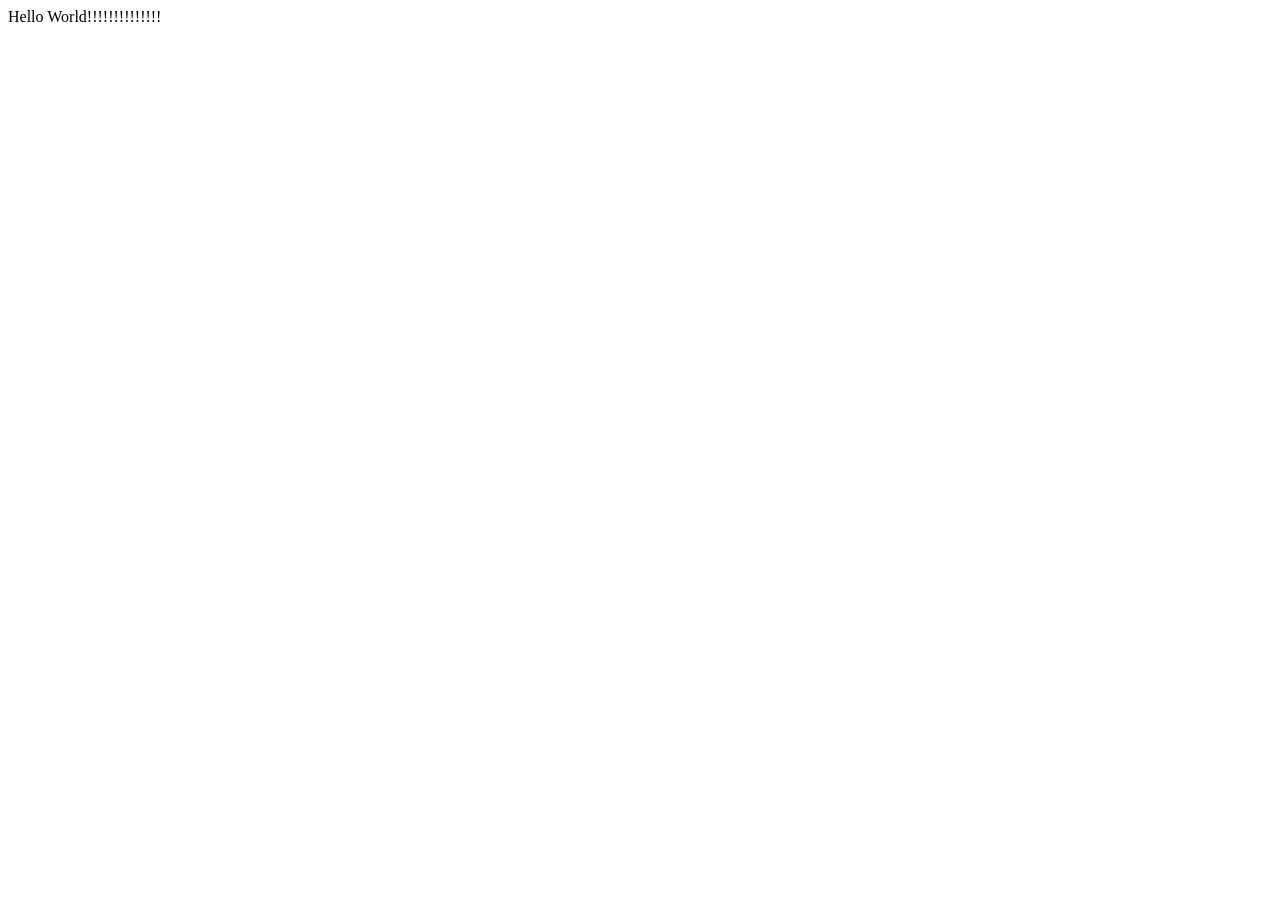
==== web/templates/index.html @ 94b5005b "Added file tree" ====
<!DOCTYPE html>
<html lang="en"></html>

<head>
    <meta charset="UTF-8">
    <meta http-equiv="X-UA-Compatible" content="IE=edge">
    <meta name="viewport" content="width=device-width, initial-scale=1.0">
    <title>Login Page</title>
</head>
<body>
    Hello World!!!!!!!!!!!!!!
</body>
</html>
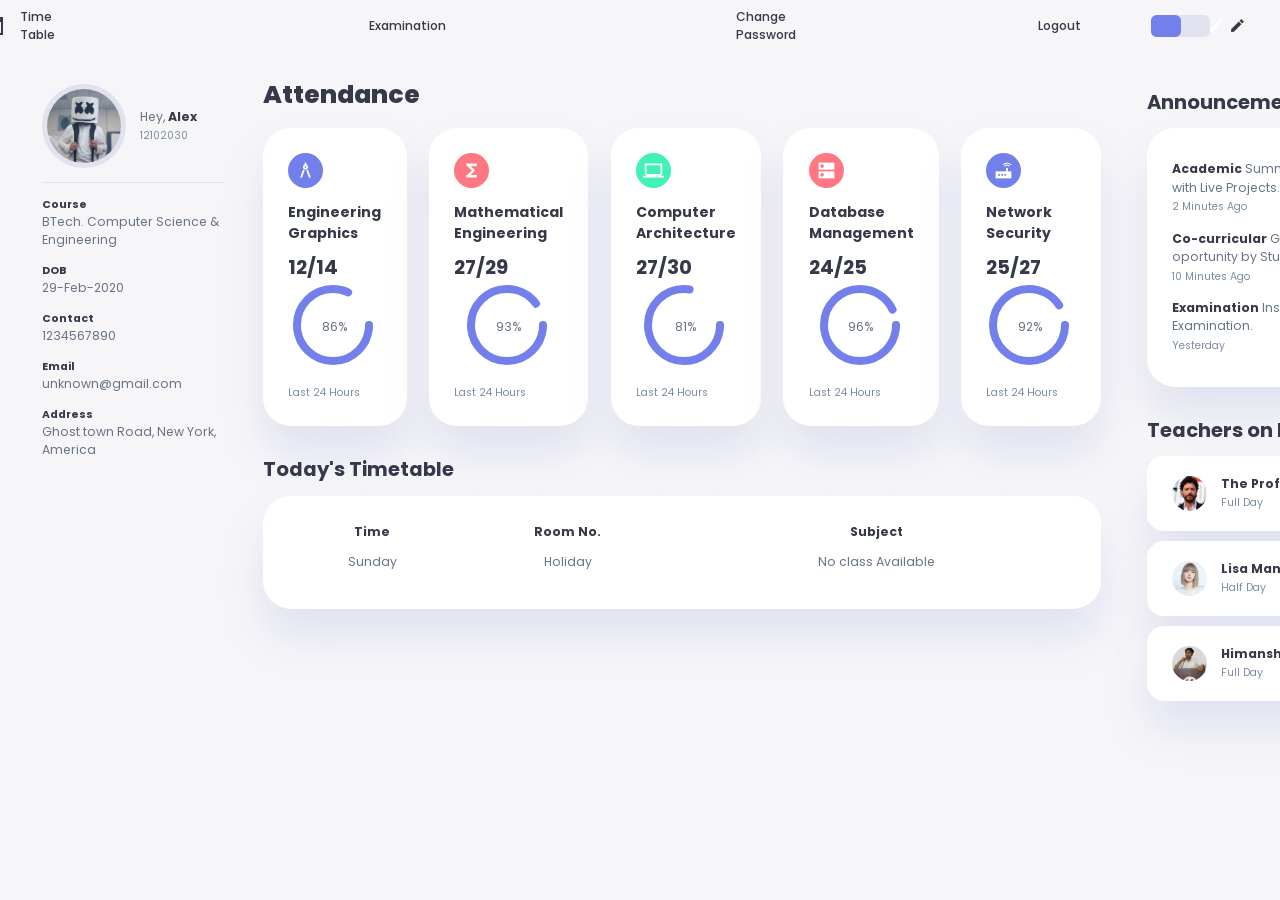
==== commit ce17ae3c: "web frontend" ====
--- a/web/templates/index.html
+++ b/web/templates/index.html
@@ -1,13 +1,202 @@
 <!DOCTYPE html>
-<html lang="en"></html>
-
+<html lang="en">
 <head>
     <meta charset="UTF-8">
     <meta http-equiv="X-UA-Compatible" content="IE=edge">
     <meta name="viewport" content="width=device-width, initial-scale=1.0">
-    <title>Login Page</title>
+    <title>Student Dashboard</title>
+    <link rel="shortcut icon" href="../images/logo.png">
+    <link href="https://fonts.googleapis.com/icon?family=Material+Icons+Sharp" rel="stylesheet">
+    <link rel="stylesheet" href="../static/style.css">
 </head>
 <body>
-    Hello World!!!!!!!!!!!!!!
+    <header>
+        <div class="logo" title="University Management System">
+            <img src="../images/logo.png" alt="">
+            <h2>U<span class="danger">M</span>S</h2>
+        </div>
+        <div class="navbar">
+            <a href="index.html" class="active">
+                <span class="material-icons-sharp">home</span>
+                <h3>Home</h3>
+            </a>
+            <a href="timetable.html" onclick="timeTableAll()">
+                <span class="material-icons-sharp">today</span>
+                <h3>Time Table</h3>
+            </a> 
+            <a href="exam.html">
+                <span class="material-icons-sharp">grid_view</span>
+                <h3>Examination</h3>
+            </a>
+            <a href="password.html">
+                <span class="material-icons-sharp">password</span>
+                <h3>Change Password</h3>
+            </a>
+            <a href="#">
+                <span class="material-icons-sharp" onclick="">logout</span>
+                <h3>Logout</h3>
+            </a>
+        </div>
+        <div id="profile-btn">
+            <span class="material-icons-sharp">person</span>
+        </div>
+        <div class="theme-toggler">
+            <span class="material-icons-sharp active">light_mode</span>
+            <span class="material-icons-sharp">dark_mode</span>
+        </div>
+        
+    </header>
+    <div class="container">
+        <aside>
+            <div class="profile">
+                <div class="top">
+                    <div class="profile-photo">
+                        <img src="../images/profile-1.jpg" alt="">
+                    </div>
+                    <div class="info">
+                        <p>Hey, <b>Alex</b> </p>
+                        <small class="text-muted">12102030</small>
+                    </div>
+                </div>
+                <div class="about">
+                    <h5>Course</h5>
+                    <p>BTech. Computer Science & Engineering</p>
+                    <h5>DOB</h5>
+                    <p>29-Feb-2020</p>
+                    <h5>Contact</h5>
+                    <p>1234567890</p>
+                    <h5>Email</h5>
+                    <p>unknown@gmail.com</p>
+                    <h5>Address</h5>
+                    <p>Ghost town Road, New York, America</p>
+                </div>
+            </div>
+        </aside>
+
+        <main>
+            <h1>Attendance</h1>
+            <div class="subjects">
+                <div class="eg">
+                    <span class="material-icons-sharp">architecture</span>
+                    <h3>Engineering Graphics</h3>
+                    <h2>12/14</h2>
+                    <div class="progress">
+                        <svg><circle cx="38" cy="38" r="36"></circle></svg>
+                        <div class="number"><p>86%</p></div>
+                    </div>
+                    <small class="text-muted">Last 24 Hours</small>
+                </div>
+                <div class="mth">
+                    <span class="material-icons-sharp">functions</span>
+                    <h3>Mathematical Engineering</h3>
+                    <h2>27/29</h2>
+                    <div class="progress">
+                        <svg><circle cx="38" cy="38" r="36"></circle></svg>
+                        <div class="number"><p>93%</p></div>
+                    </div>
+                    <small class="text-muted">Last 24 Hours</small>
+                </div>
+                <div class="cs">
+                    <span class="material-icons-sharp">computer</span>
+                    <h3>Computer Architecture</h3>
+                    <h2>27/30</h2>
+                    <div class="progress">
+                        <svg><circle cx="38" cy="38" r="36"></circle></svg>
+                        <div class="number"><p>81%</p></div>
+                    </div>
+                    <small class="text-muted">Last 24 Hours</small>
+                </div>
+                <div class="cg">
+                    <span class="material-icons-sharp">dns</span>
+                    <h3>Database Management</h3>
+                    <h2>24/25</h2>
+                    <div class="progress">
+                        <svg><circle cx="38" cy="38" r="36"></circle></svg>
+                        <div class="number"><p>96%</p></div>
+                    </div>
+                    <small class="text-muted">Last 24 Hours</small>
+                </div>
+                <div class="net">
+                    <span class="material-icons-sharp">router</span>
+                    <h3>Network Security</h3>
+                    <h2>25/27</h2>
+                    <div class="progress">
+                        <svg><circle cx="38" cy="38" r="36"></circle></svg>
+                        <div class="number"><p>92%</p></div>
+                    </div>
+                    <small class="text-muted">Last 24 Hours</small>
+                </div>
+            </div>
+
+            <div class="timetable" id="timetable">
+                <div>
+                    <span id="prevDay">&lt;</span>
+                    <h2>Today's Timetable</h2>
+                    <span id="nextDay">&gt;</span>
+                </div>
+                <span class="closeBtn" onclick="timeTableAll()">X</span>
+                <table>
+                    <thead>
+                        <tr>
+                            <th>Time</th>
+                            <th>Room No.</th>
+                            <th>Subject</th>
+                            <th></th>
+                        </tr>
+                    </thead>
+                    <tbody></tbody>
+                </table>
+            </div>
+        </main>
+
+        <div class="right">
+            <div class="announcements">
+                <h2>Announcements</h2>
+                <div class="updates">
+                    <div class="message">
+                        <p> <b>Academic</b> Summer training internship with Live Projects.</p>
+                        <small class="text-muted">2 Minutes Ago</small>
+                    </div>
+                    <div class="message">
+                        <p> <b>Co-curricular</b> Global internship oportunity by Student organization.</p>
+                        <small class="text-muted">10 Minutes Ago</small>
+                    </div>
+                    <div class="message">
+                        <p> <b>Examination</b> Instructions for Mid Term Examination.</p>
+                        <small class="text-muted">Yesterday</small>
+                    </div>
+                </div>
+            </div>
+
+            <div class="leaves">
+                <h2>Teachers on leave</h2>
+                <div class="teacher">
+                    <div class="profile-photo"><img src="../images/profile-2.jpeg" alt=""></div>
+                    <div class="info">
+                        <h3>The Professor</h3>
+                        <small class="text-muted">Full Day</small>
+                    </div>
+                </div>
+                <div class="teacher">
+                    <div class="profile-photo"><img src="../images/profile-3.jpg" alt=""></div>
+                    <div class="info">
+                        <h3>Lisa Manobal</h3>
+                        <small class="text-muted">Half Day</small>
+                    </div>
+                </div>
+                <div class="teacher">
+                    <div class="profile-photo"><img src="../images/profile-4.jpg" alt=""></div>
+                    <div class="info">
+                        <h3>Himanshu Jindal</h3>
+                        <small class="text-muted">Full Day</small>
+                    </div>
+                </div>
+            </div>
+
+        </div>
+    </div>
+
+    <script src="../static/timeTable.js"></script>
+    <script src="../static/app.js"></script>
 </body>
 </html>
--- a/web/static/style.css
+++ b/web/static/style.css
@@ -0,0 +1,453 @@
+@import url('https://fonts.googleapis.com/css2?family=Cairo:wght@200;300;400;500;600;700;800;900&family=Poppins:wght@300;400;500;600;700;800&display=swap');
+
+:root{
+    --color-primary: #7380ec;
+    --color-danger: #ff7782;
+    --color-success: #41f1b6;
+    --color-warning: #ffbb55;
+    --color-white: #fff;
+    --color-info: #7d8da1;
+    --color-dark: #363949;
+    --color-light: rgba(132, 139, 200, 0.18);
+    --color-dark-varient: #677483;
+    --color-background: #f6f6f9;
+    
+    --card-border-radius: 2rem;
+    --border-radius-1: 0.4rem;
+    --border-radius-2: 1.2rem;
+
+    --card-padding: 1.8rem;
+    --box-shadow: 0 2rem 3rem var(--color-light)    
+}
+
+.dark-theme{
+    --color-background: #181a1e;
+    --color-white: #202528;
+    --color-dark: #edeffd;
+    --color-dark-varient: #a3bdcc;
+    --color-light: rgba(0,0,0,0.4);
+    --box-shadow: 0 2rem 3rem var(--color-light)
+}
+
+
+*{
+    margin:0;
+    padding: 0;
+    text-decoration: none;
+    list-style: none;
+    box-sizing: border-box;
+}
+
+html{
+    font-size: 14px;
+    scroll-behavior: smooth;
+}
+body{
+    font-family: 'Poppins', sans-serif;
+    font-size: .88rem;
+    background: var(--color-background);
+    user-select: text;
+    overflow-x: hidden;
+    color: var(--color-dark);
+}
+*{
+    color: var(--color-dark);
+}
+img{
+    display: block;
+    width: 100%;
+}
+h1{
+    font-weight: 800;
+    font-size: 1.8rem;
+}
+h2{font-size: 1.4rem;}
+h3{font-size: .87rem;}
+h4{font-size: .8rem;}
+h5{font-size: .77rem;}
+small{font-size: .75rem;}
+
+.text-muted{color: var(--color-info);}
+p{color: var(--color-dark-varient);}
+b{color: var(--color-dark);}
+
+.primary{color: var(--color-primary);}
+.danger{color: var(--color-danger);}
+.success{color: var(--color-success)}
+.warning{color: var(--color-warning);}
+
+.container{
+    position: relative;
+    display: grid;
+    width: 93%;
+    margin: 0 3rem;
+    gap: 1.8rem;
+    grid-template-columns: 14rem auto 23rem;
+    padding-top: 4rem;
+}
+header h3{font-weight: 500;} 
+header{
+    position: fixed;
+    width: 100vw;
+    z-index: 1000;
+    background-color: var(--color-background);
+}
+header.active{box-shadow: var(--box-shadow);}
+header .logo{
+    display: flex;
+    gap: .8rem;
+    margin-right: auto;
+}
+header .logo img{
+    width: 2rem;
+    height: 2rem;
+}
+
+header,
+header .navbar{
+    display: flex;
+    align-items: center;
+    justify-content: flex-end;
+    padding: 0 3rem;
+    color: var(--color-info);
+}
+header .navbar a{
+    display: flex;
+    margin-left: 2rem;
+    gap: 1rem;
+    align-items: center;
+    justify-content: space-between;
+    position: relative;
+    height: 3.7rem;
+    transition: all 300ms ease;
+    padding: 0 2rem;
+}
+header .navbar a:hover {
+    padding-top: 1.5rem;
+}
+header .navbar a.active{
+    background: var(--color-light);
+    color: var(--color-primary);
+}
+header .navbar a.active::before{
+    content: "";
+    background-color: var(--color-primary);
+    position: absolute;
+    height: 5px;
+    width: 100%;
+    left: 0;top: 0;
+}
+header #profile-btn{
+    display: none;
+    font-size: 2rem;
+    margin: .5rem 2rem 0 0;
+    cursor: pointer;
+}
+header .theme-toggler{
+    background: var(--color-light);
+    display: flex;
+    justify-content: space-between;
+    align-items: center;
+    height: 1.6rem;
+    width: 4.2rem;
+    cursor: pointer;
+    border-radius: var(--border-radius-1);
+    margin-right: 2rem;
+}
+header .theme-toggler span{
+    font-size: 1.2rem;
+    width: 50%;
+    height: 100%;
+    display: flex;
+    align-items: center;
+    justify-content: center;
+}
+header .theme-toggler span.active{
+    background-color: var(--color-primary);
+    color: white;
+    border-radius: var(--border-radius-1);
+}
+
+/* Profile section  */
+aside .profile{
+    margin-top: 2rem;
+    width: 13rem;
+    position: fixed;
+}
+aside .profile .top{
+    display: flex;
+    align-items: center;
+    gap: 1rem;
+    border-bottom: 1px solid var(--color-light);
+    padding-bottom: 1rem;
+}
+aside .profile .top:hover .profile-photo{
+    scale: 1.05;
+}
+aside .profile .top .profile-photo{
+    width: 6rem;
+    height: 6rem;
+    border-radius: 50%;
+    overflow: hidden;
+    border: 5px solid var(--color-light);
+    transition: all 400ms ease;
+}
+aside .profile .about p{
+    padding-bottom: 1rem;
+}
+aside .profile .about{
+    margin-top: 1rem;
+}
+
+/* Home Section  */
+main{
+    position: relative;
+    margin-top: 1.4rem;
+}
+main .subjects{
+    display: grid;
+    grid-template-columns: repeat(5, 1fr);
+    gap: 1.6rem;
+}
+
+main .subjects > div{
+    background-color: var(--color-white);
+    padding: var(--card-padding);
+    border-radius: var(--card-border-radius);
+    margin-top: 1rem;
+    box-shadow: var(--box-shadow);
+    transition: all 300ms ease;
+}
+main .subjects > div:hover{
+    box-shadow: none;
+}
+main .subjects > div span{
+    background-color: var(--color-primary);
+    padding: .5rem;
+    border-radius: 50%;
+    color: var(--color-white);
+    font-size: 1.5rem;
+}
+main .subjects > div.mth span,main .subjects > div.cg span{background: var(--color-danger);}
+main .subjects > div.cs span{background: var(--color-success);}
+
+main .subjects h3{
+    margin: 1rem 0 0.6rem;
+    font-size: 1rem;
+}
+main .subjects .progress{
+    position: relative;
+    width: 89px;
+    height: 89px;
+    border-radius: 50%;
+    margin: auto;
+}
+main .subjects svg circle{
+    fill: none;
+    stroke: var(--color-primary);
+    stroke-width: 8;
+    stroke-linecap: round;
+    transform: translate(5px, 5px);
+    stroke-dasharray: 110;
+    stroke-dashoffset: 92;
+}
+main .subjects .eg svg circle{
+    stroke-dashoffset: 25;
+    stroke-dasharray: 210;
+}
+main .subjects .mth svg circle{
+    stroke-dashoffset: 7;
+    stroke-dasharray: 210;
+}
+main .subjects .cs svg circle{
+    stroke-dashoffset: 35;
+    stroke-dasharray: 210;
+}
+main .subjects .cg svg circle{
+    stroke-dashoffset: 0;
+    stroke-dasharray: 210;
+}
+main .subjects .net svg circle{
+    stroke-dashoffset: 5;
+    stroke-dasharray: 210;
+}
+main .subjects .progress .number{
+    position: absolute;
+    top: 0;left: 0;
+    height: 100%;
+    width: 100%;
+    display: flex;
+    justify-content: center;
+    align-items: center;
+}
+main .subjects small{
+    margin-top: 1rem;
+    display: block;
+}
+main .timetable{
+    margin-top: 2rem;
+}
+main .timetable h2{
+    margin-bottom: .8rem;
+}
+main .timetable table{
+    background-color: var(--color-white);
+    width: 100%;
+    border-radius: var(--card-border-radius);
+    padding: var(--card-padding);
+    text-align: center;
+    box-shadow: var(--box-shadow);
+    transition: all 300ms ease;
+}
+main .timetable span{display: none;}
+main .timetable table:hover{box-shadow: none;}
+main table tbody td{
+    height: 2.8rem;
+    border-bottom: 1px solid var(--color-light);
+    color: var(--color-dark-varient);
+}
+main table tbody tr:last-child td{border: none;}
+
+main .timetable.active{
+    width: 100%;
+    height: 100vh;
+    position: fixed;
+    top: 0;left: 0;
+    display: flex;
+    flex-direction: column;
+    align-items: center;
+    justify-content: center;
+}
+main .timetable.active h2{
+    color: var(--color-dark);
+}
+main .timetable.active table{
+    width: 90%;
+    max-width: 1000px;
+    position: relative;
+}
+main .timetable.active span{
+    display: block;
+    font-size: 2rem;
+    color: var(--color-dark);
+    cursor: pointer;
+}
+.timetable div{
+    position: relative;
+    width: 50%;
+    display: flex;
+    align-items: center;
+    justify-content: space-between;
+}
+main .timetable.active .closeBtn{
+    position: absolute;
+    top: 5%;right: 5%;
+}
+
+
+/* Right  */
+.right{margin-top: 2.2rem;padding-left: 1.5rem;}
+
+.right .announcements h2{margin-bottom: .8rem;}
+.right .announcements .updates{
+    background-color: var(--color-white);
+    padding: var(--card-padding);
+    border-radius: var(--card-border-radius);
+    box-shadow: var(--box-shadow);
+    transition: all 300ms ease;
+}
+.right .announcements .updates:hover{box-shadow: none;}
+.right .announcements .updates .message{
+    gap: 1rem;
+    line-height: 1.5;
+    padding: .5rem 0;
+}
+
+/* Teachers on leave  */
+.right .leaves{margin-top: 2rem;}
+.right .leaves h2{margin-bottom: .8rem;}
+.right .leaves .teacher{
+    background: var(--color-white);
+    display: flex;
+    align-items: center;
+    gap: 1rem;
+    margin-bottom: .7rem;
+    padding: 1.4rem var(--card-padding);
+    border-radius: var(--border-radius-2);
+    transition: all 300ms ease;
+    box-shadow: var(--box-shadow);
+}
+.right .profile-photo{
+    width: 2.5rem;
+    height: 2.5rem;
+    border-radius: 50%;
+    overflow: hidden;
+}
+.right .leaves .teacher:hover{box-shadow: none;}
+
+
+
+
+
+/* MEDIA QUERIES  */
+@media screen and (max-width: 1200px) {
+    html{font-size: 12px;}
+    .container{
+        grid-template-columns: 13rem auto 20rem;
+    }
+    header{position: fixed;}
+    .container{padding-top: 4rem;}
+    header .logo h2{display: none;}
+    header .navbar h3{display: none;}
+    header .navbar a{width: 4.5rem; padding: 0 1rem;}
+
+    main .subjects{
+        grid-template-columns: repeat(2, 1fr);
+        gap: 1;
+    }
+    main .timetable{
+        width: 150%;
+        position: absolute;
+        padding: 4rem 0 0 0;
+    }
+}
+
+
+@media screen and (max-width: 768px){
+    html{font-size: 10px;}
+    header{padding: 0 .8rem;}
+    .container{width: 100%; grid-template-columns: 1fr;margin: 0;}
+    header #profile-btn{display: inline;}
+    header .navbar{padding: 0;}
+    header .navbar a{margin: 0 .5rem 0 0;}
+    header .theme-toggler{margin: 0;}
+    aside{
+        position: absolute;
+        top: 4rem;left: 0;right: 0;
+        background-color: var(--color-white);
+        padding-left: 2rem;
+        transform: translateX(-100%);
+        z-index: 10;
+        width:18rem;
+        height: 100%;
+        box-shadow: 1rem 3rem 4rem var(--color-light);
+        transition: all 2s ease;
+    }
+    aside.active{
+        transform: translateX(0);
+    }
+    main{padding: 0 2rem;}
+    main .timetable{
+        position: relative;
+        margin: 3rem 0 0 0;
+        width: 100%;
+    }
+    main .timetable table{
+        width: 100%;
+        margin: 0;
+    }
+    .right{
+        width: 100%;
+        padding: 2rem;
+    }
+}
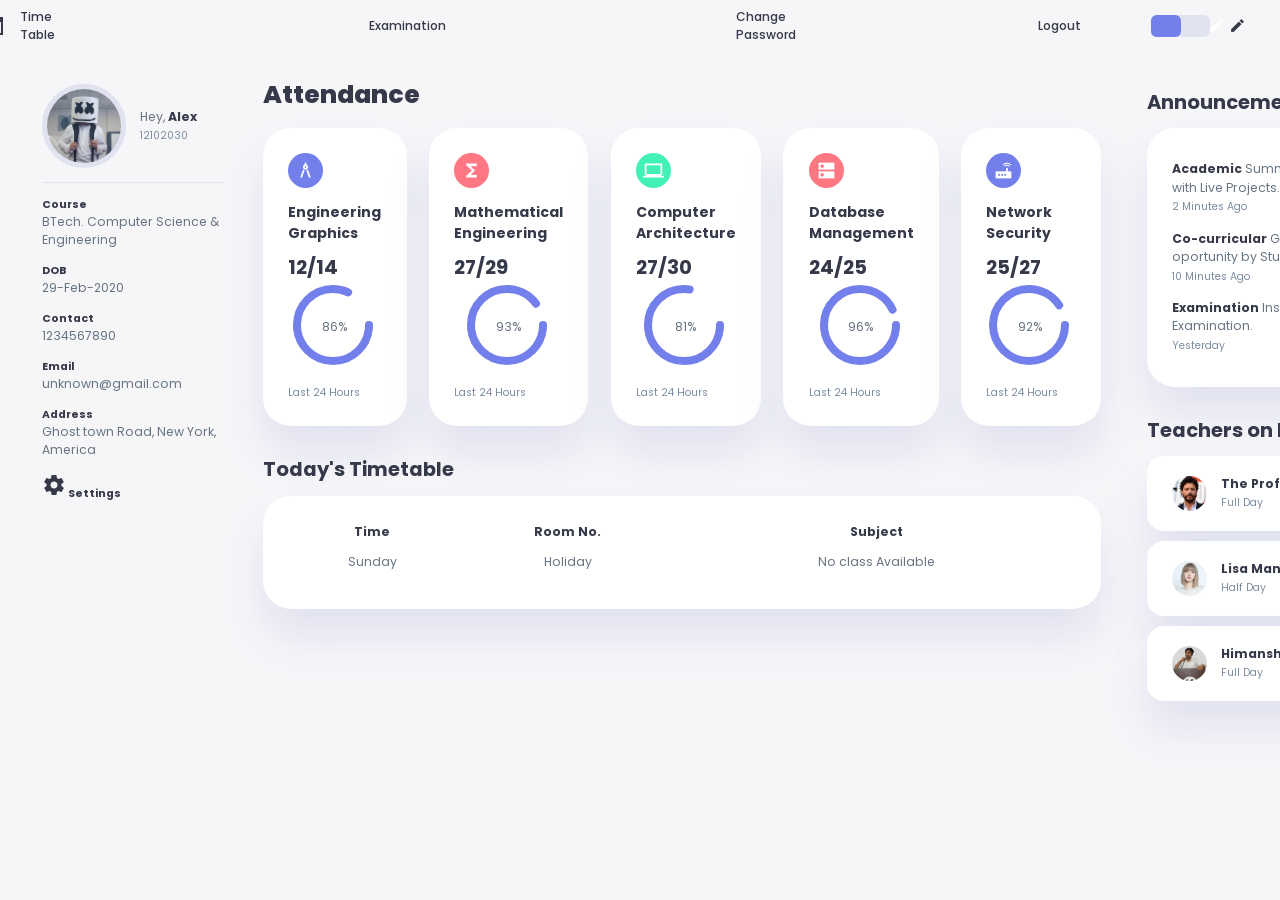
==== commit 378169f5: "web" ====
--- a/web/templates/index.html
+++ b/web/templates/index.html
@@ -5,14 +5,14 @@
     <meta http-equiv="X-UA-Compatible" content="IE=edge">
     <meta name="viewport" content="width=device-width, initial-scale=1.0">
     <title>Student Dashboard</title>
-    <link rel="shortcut icon" href="../images/logo.png">
+    <link rel="shortcut icon" href="../static/images/logo.png">
     <link href="https://fonts.googleapis.com/icon?family=Material+Icons+Sharp" rel="stylesheet">
     <link rel="stylesheet" href="../static/style.css">
 </head>
 <body>
     <header>
         <div class="logo" title="University Management System">
-            <img src="../images/logo.png" alt="">
+            <img src="../static/images/logo.png" alt="">
             <h2>U<span class="danger">M</span>S</h2>
         </div>
         <div class="navbar">
@@ -51,7 +51,7 @@
             <div class="profile">
                 <div class="top">
                     <div class="profile-photo">
-                        <img src="../images/profile-1.jpg" alt="">
+                        <img src="../static/images/profile-1.jpg" alt="">
                     </div>
                     <div class="info">
                         <p>Hey, <b>Alex</b> </p>
@@ -69,6 +69,12 @@
                     <p>unknown@gmail.com</p>
                     <h5>Address</h5>
                     <p>Ghost town Road, New York, America</p>
+                    <h5>
+                        <div class=""></div>
+                        <div class="material-icons-sharp">settings</div>
+                        <a class="about" href="settings.html">Settings</a>
+                    </h5>
+                    
                 </div>
             </div>
         </aside>
@@ -171,21 +177,21 @@
             <div class="leaves">
                 <h2>Teachers on leave</h2>
                 <div class="teacher">
-                    <div class="profile-photo"><img src="../images/profile-2.jpeg" alt=""></div>
+                    <div class="profile-photo"><img src="../static/images/profile-2.jpeg" alt=""></div>
                     <div class="info">
                         <h3>The Professor</h3>
                         <small class="text-muted">Full Day</small>
                     </div>
                 </div>
                 <div class="teacher">
-                    <div class="profile-photo"><img src="../images/profile-3.jpg" alt=""></div>
+                    <div class="profile-photo"><img src="../static/images/profile-3.jpg" alt=""></div>
                     <div class="info">
                         <h3>Lisa Manobal</h3>
                         <small class="text-muted">Half Day</small>
                     </div>
                 </div>
                 <div class="teacher">
-                    <div class="profile-photo"><img src="../images/profile-4.jpg" alt=""></div>
+                    <div class="profile-photo"><img src="../static/images/profile-4.jpg" alt=""></div>
                     <div class="info">
                         <h3>Himanshu Jindal</h3>
                         <small class="text-muted">Full Day</small>
--- a/web/static/style.css
+++ b/web/static/style.css
@@ -451,3 +451,12 @@
         padding: 2rem;
     }
 }
+
+.settings-container {
+    color: var(--color-background)
+    
+}
+.settings-container:hover {
+    color: grey
+    
+}
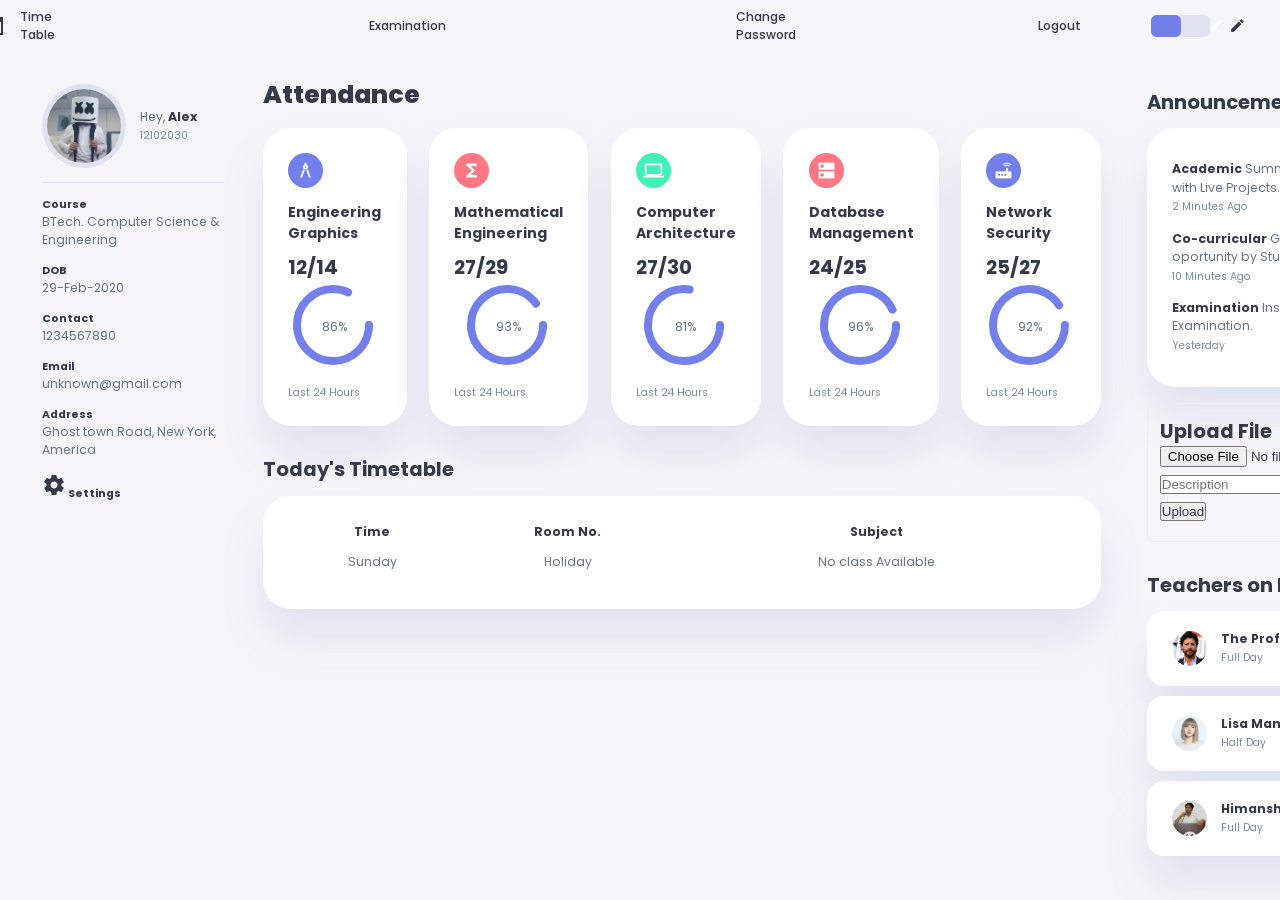
==== commit 1d510e96: "frontend" ====
--- a/web/templates/index.html
+++ b/web/templates/index.html
@@ -1,5 +1,6 @@
 <!DOCTYPE html>
 <html lang="en">
+
 <head>
     <meta charset="UTF-8">
     <meta http-equiv="X-UA-Compatible" content="IE=edge">
@@ -9,6 +10,7 @@
     <link href="https://fonts.googleapis.com/icon?family=Material+Icons+Sharp" rel="stylesheet">
     <link rel="stylesheet" href="../static/style.css">
 </head>
+
 <body>
     <header>
         <div class="logo" title="University Management System">
@@ -16,19 +18,19 @@
             <h2>U<span class="danger">M</span>S</h2>
         </div>
         <div class="navbar">
-            <a href="index.html" class="active">
+            <a href="/index" class="active">
                 <span class="material-icons-sharp">home</span>
                 <h3>Home</h3>
             </a>
-            <a href="timetable.html" onclick="timeTableAll()">
+            <a href="/timetable" onclick="timeTableAll()">
                 <span class="material-icons-sharp">today</span>
                 <h3>Time Table</h3>
-            </a> 
-            <a href="exam.html">
+            </a>
+            <a href="/exam">
                 <span class="material-icons-sharp">grid_view</span>
                 <h3>Examination</h3>
             </a>
-            <a href="password.html">
+            <a href="/password">
                 <span class="material-icons-sharp">password</span>
                 <h3>Change Password</h3>
             </a>
@@ -44,7 +46,7 @@
             <span class="material-icons-sharp active">light_mode</span>
             <span class="material-icons-sharp">dark_mode</span>
         </div>
-        
+
     </header>
     <div class="container">
         <aside>
@@ -72,9 +74,9 @@
                     <h5>
                         <div class=""></div>
                         <div class="material-icons-sharp">settings</div>
-                        <a class="about" href="settings.html">Settings</a>
+                        <a class="about" href="/settings">Settings</a>
                     </h5>
-                    
+
                 </div>
             </div>
         </aside>
@@ -87,8 +89,12 @@
                     <h3>Engineering Graphics</h3>
                     <h2>12/14</h2>
                     <div class="progress">
-                        <svg><circle cx="38" cy="38" r="36"></circle></svg>
-                        <div class="number"><p>86%</p></div>
+                        <svg>
+                            <circle cx="38" cy="38" r="36"></circle>
+                        </svg>
+                        <div class="number">
+                            <p>86%</p>
+                        </div>
                     </div>
                     <small class="text-muted">Last 24 Hours</small>
                 </div>
@@ -97,8 +103,12 @@
                     <h3>Mathematical Engineering</h3>
                     <h2>27/29</h2>
                     <div class="progress">
-                        <svg><circle cx="38" cy="38" r="36"></circle></svg>
-                        <div class="number"><p>93%</p></div>
+                        <svg>
+                            <circle cx="38" cy="38" r="36"></circle>
+                        </svg>
+                        <div class="number">
+                            <p>93%</p>
+                        </div>
                     </div>
                     <small class="text-muted">Last 24 Hours</small>
                 </div>
@@ -107,8 +117,12 @@
                     <h3>Computer Architecture</h3>
                     <h2>27/30</h2>
                     <div class="progress">
-                        <svg><circle cx="38" cy="38" r="36"></circle></svg>
-                        <div class="number"><p>81%</p></div>
+                        <svg>
+                            <circle cx="38" cy="38" r="36"></circle>
+                        </svg>
+                        <div class="number">
+                            <p>81%</p>
+                        </div>
                     </div>
                     <small class="text-muted">Last 24 Hours</small>
                 </div>
@@ -117,8 +131,12 @@
                     <h3>Database Management</h3>
                     <h2>24/25</h2>
                     <div class="progress">
-                        <svg><circle cx="38" cy="38" r="36"></circle></svg>
-                        <div class="number"><p>96%</p></div>
+                        <svg>
+                            <circle cx="38" cy="38" r="36"></circle>
+                        </svg>
+                        <div class="number">
+                            <p>96%</p>
+                        </div>
                     </div>
                     <small class="text-muted">Last 24 Hours</small>
                 </div>
@@ -127,8 +145,12 @@
                     <h3>Network Security</h3>
                     <h2>25/27</h2>
                     <div class="progress">
-                        <svg><circle cx="38" cy="38" r="36"></circle></svg>
-                        <div class="number"><p>92%</p></div>
+                        <svg>
+                            <circle cx="38" cy="38" r="36"></circle>
+                        </svg>
+                        <div class="number">
+                            <p>92%</p>
+                        </div>
                     </div>
                     <small class="text-muted">Last 24 Hours</small>
                 </div>
@@ -174,6 +196,15 @@
                 </div>
             </div>
 
+            <div class="upload" style="margin-top:16px; padding:12px; border:1px solid #eee; border-radius:6px;">
+                <h2>Upload File</h2>
+                <input type="file" id="fileInput">
+                <input type="text" id="fileDesc" placeholder="Description"
+                    style="display:block; margin-top:8px; width:100%;">
+                <button id="uploadBtn" style="margin-top:8px;">Upload</button>
+                <div id="uploadResult" style="margin-top:8px; color:#333;"></div>
+            </div>
+
             <div class="leaves">
                 <h2>Teachers on leave</h2>
                 <div class="teacher">
@@ -205,4 +236,5 @@
     <script src="../static/timeTable.js"></script>
     <script src="../static/app.js"></script>
 </body>
+
 </html>
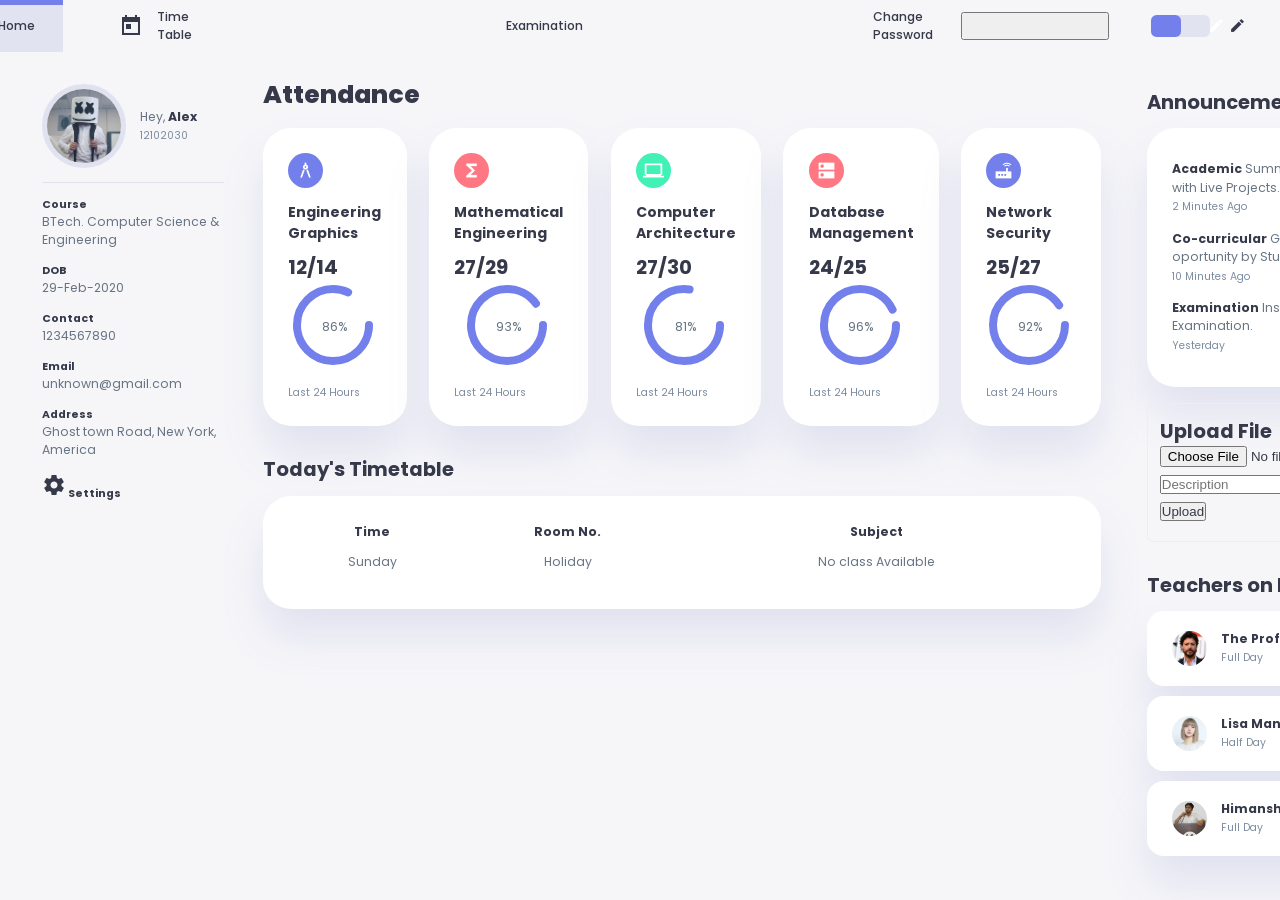
==== commit de0b339c: "final version" ====
--- a/web/templates/index.html
+++ b/web/templates/index.html
@@ -34,10 +34,7 @@
                 <span class="material-icons-sharp">password</span>
                 <h3>Change Password</h3>
             </a>
-            <a href="#">
-                <span class="material-icons-sharp" onclick="">logout</span>
-                <h3>Logout</h3>
-            </a>
+            <button class="material-icons-sharp" onclick="logout()">logout</span>
         </div>
         <div id="profile-btn">
             <span class="material-icons-sharp">person</span>
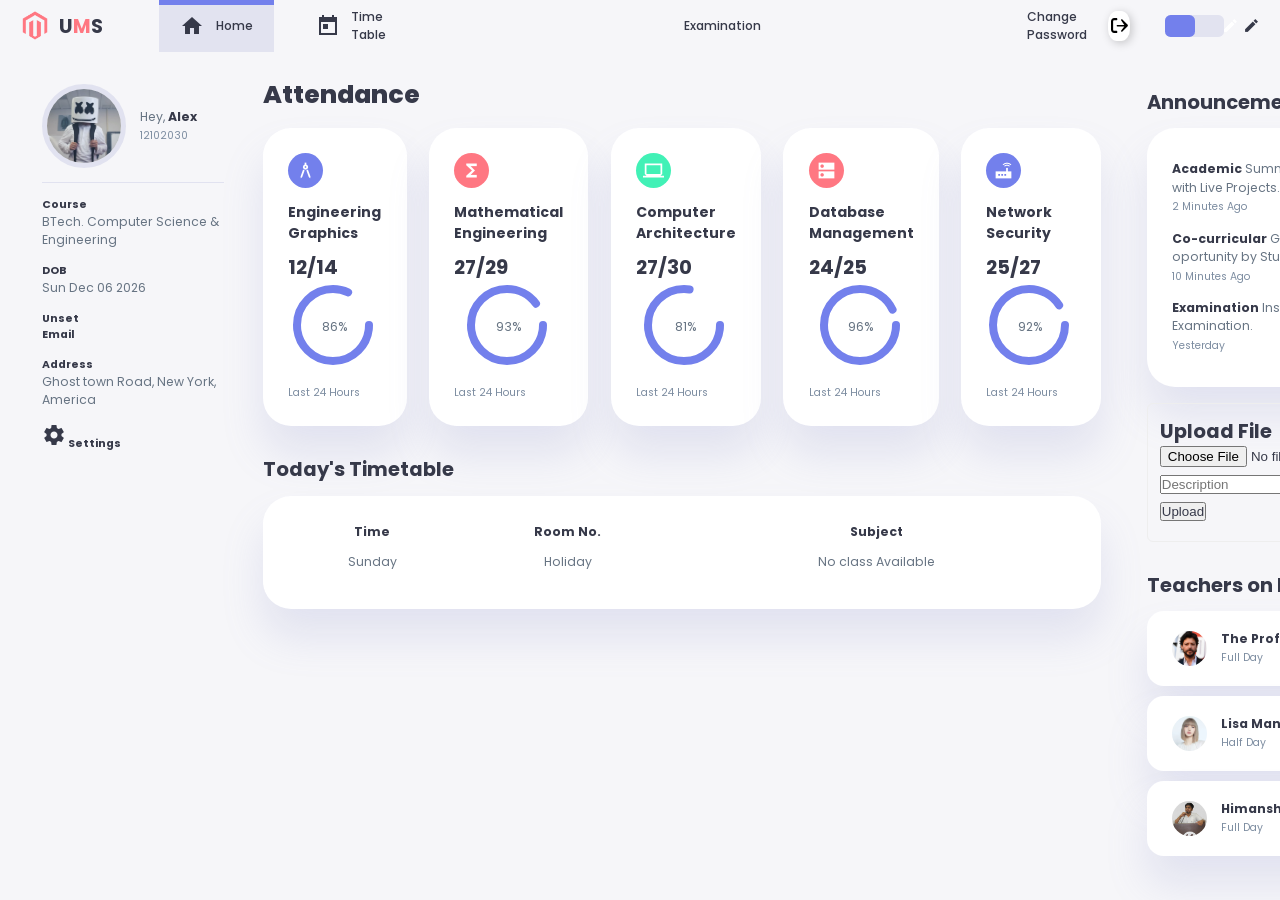
==== commit 038d98b3: "12.10" ====
--- a/web/templates/index.html
+++ b/web/templates/index.html
@@ -14,8 +14,12 @@
 <body>
     <header>
         <div class="logo" title="University Management System">
-            <img src="../static/images/logo.png" alt="">
-            <h2>U<span class="danger">M</span>S</h2>
+            <span style="display: inline-block;">
+                <a href="/index" style="display: flex; align-items: center; text-decoration: none;">
+                    <img src="../static/images/logo.png" alt="Logo" style="height: 29px; margin-right: 10px;">
+                    <h2 style="margin: 0;">U<span class="danger">M</span>S</h2>
+                </a>
+            </span>
         </div>
         <div class="navbar">
             <a href="/index" class="active">
@@ -34,7 +38,21 @@
                 <span class="material-icons-sharp">password</span>
                 <h3>Change Password</h3>
             </a>
-            <button class="material-icons-sharp" onclick="logout()">logout</span>
+            <button class="Btn" onclick="logout()">
+                <div class="sign">
+                    <svg xmlns="http://www.w3.org/2000/svg" viewBox="0 0 512 512">
+                        <path fill="white" d="M502.6 278.6l-160 160c-9.4 9.4-24.6 9.4-33.9 0s-9.4-24.6 
+               0-33.9L401.4 288H192c-13.3 0-24-10.7-24-24s10.7-24 
+               24-24h209.4L308.7 107.3c-9.4-9.4-9.4-24.6 0-33.9s24.6-9.4 
+               33.9 0l160 160c9.5 9.4 9.5 24.6 0 35.2zM160 96H96c-17.7 
+               0-32 14.3-32 32v256c0 17.7 14.3 32 
+               32 32h64c17.7 0 32 14.3 32 32s-14.3 32-32 
+               32H96c-53 0-96-43-96-96V128C0 75 43 32 96 32h64c17.7 
+               0 32 14.3 32 32s-14.3 32-32 32z" />
+                    </svg>
+                </div>
+                <div class="text">Logout</div>
+            </button>
         </div>
         <div id="profile-btn">
             <span class="material-icons-sharp">person</span>
@@ -61,11 +79,17 @@
                     <h5>Course</h5>
                     <p>BTech. Computer Science & Engineering</p>
                     <h5>DOB</h5>
-                    <p>29-Feb-2020</p>
-                    <h5>Contact</h5>
-                    <p>1234567890</p>
+                    <p id="date"></p>
+                    <script>
+                        let currentDate = new Date().toDateString();
+
+                        document.getElementById("date").innerHTML = currentDate;
+                    </script>
+                    <h5>Unset</h5>
                     <h5>Email</h5>
-                    <p>unknown@gmail.com</p>
+                    <p><span id="displayed_email"></span></p>
+
+                    </span>
                     <h5>Address</h5>
                     <p>Ghost town Road, New York, America</p>
                     <h5>
--- a/web/static/style.css
+++ b/web/static/style.css
@@ -1,6 +1,9 @@
+/* =========================================
+   原有CSS代码（保持不变）
+========================================= */
 @import url('https://fonts.googleapis.com/css2?family=Cairo:wght@200;300;400;500;600;700;800;900&family=Poppins:wght@300;400;500;600;700;800&display=swap');
 
-:root{
+:root {
     --color-primary: #7380ec;
     --color-danger: #ff7782;
     --color-success: #41f1b6;
@@ -11,38 +14,38 @@
     --color-light: rgba(132, 139, 200, 0.18);
     --color-dark-varient: #677483;
     --color-background: #f6f6f9;
-    
+
     --card-border-radius: 2rem;
     --border-radius-1: 0.4rem;
     --border-radius-2: 1.2rem;
 
     --card-padding: 1.8rem;
-    --box-shadow: 0 2rem 3rem var(--color-light)    
-}
-
-.dark-theme{
+    --box-shadow: 0 2rem 3rem var(--color-light)
+}
+
+.dark-theme {
     --color-background: #181a1e;
     --color-white: #202528;
     --color-dark: #edeffd;
     --color-dark-varient: #a3bdcc;
-    --color-light: rgba(0,0,0,0.4);
+    --color-light: rgba(0, 0, 0, 0.4);
     --box-shadow: 0 2rem 3rem var(--color-light)
 }
 
-
-*{
-    margin:0;
+* {
+    margin: 0;
     padding: 0;
     text-decoration: none;
     list-style: none;
     box-sizing: border-box;
 }
 
-html{
+html {
     font-size: 14px;
     scroll-behavior: smooth;
 }
-body{
+
+body {
     font-family: 'Poppins', sans-serif;
     font-size: .88rem;
     background: var(--color-background);
@@ -50,33 +53,73 @@
     overflow-x: hidden;
     color: var(--color-dark);
 }
-*{
+
+* {
     color: var(--color-dark);
 }
-img{
+
+img {
     display: block;
     width: 100%;
 }
-h1{
+
+h1 {
     font-weight: 800;
     font-size: 1.8rem;
 }
-h2{font-size: 1.4rem;}
-h3{font-size: .87rem;}
-h4{font-size: .8rem;}
-h5{font-size: .77rem;}
-small{font-size: .75rem;}
-
-.text-muted{color: var(--color-info);}
-p{color: var(--color-dark-varient);}
-b{color: var(--color-dark);}
-
-.primary{color: var(--color-primary);}
-.danger{color: var(--color-danger);}
-.success{color: var(--color-success)}
-.warning{color: var(--color-warning);}
-
-.container{
+
+h2 {
+    font-size: 1.4rem;
+}
+
+h3 {
+    font-size: .87rem;
+}
+
+h4 {
+    font-size: .8rem;
+}
+
+h5 {
+    font-size: .77rem;
+}
+
+small {
+    font-size: .75rem;
+}
+
+.text-muted {
+    color: var(--color-info);
+}
+
+p {
+    color: var(--color-dark-varient);
+}
+
+b {
+    color: var(--color-dark);
+}
+
+.primary {
+    color: var(--color-primary);
+}
+
+.danger {
+    color: var(--color-danger);
+}
+
+.success {
+    color: var(--color-success);
+}
+
+.warning {
+    color: var(--color-warning);
+}
+
+/* =========================================
+   Header & Navbar 修改
+========================================= */
+.container {
     position: relative;
     display: grid;
     width: 93%;
@@ -85,65 +128,90 @@
     grid-template-columns: 14rem auto 23rem;
     padding-top: 4rem;
 }
-header h3{font-weight: 500;} 
-header{
+
+header h3 {
+    font-weight: 500;
+}
+
+header {
     position: fixed;
     width: 100vw;
     z-index: 1000;
     background-color: var(--color-background);
 }
-header.active{box-shadow: var(--box-shadow);}
-header .logo{
+
+header.active {
+    box-shadow: var(--box-shadow);
+}
+
+/* 调整logo位置 */
+header .logo {
     display: flex;
     gap: .8rem;
     margin-right: auto;
-}
-header .logo img{
+    padding-left: 1rem;
+    /* 新增：稍微左移logo */
+}
+
+header .logo img {
     width: 2rem;
     height: 2rem;
 }
 
+/* 修改navbar整体位置 */
 header,
-header .navbar{
+header .navbar {
     display: flex;
     align-items: center;
     justify-content: flex-end;
-    padding: 0 3rem;
+    padding: 0 2.5rem;
+    /* 修改：从0 3rem改为0 2.5rem，向左移动 */
     color: var(--color-info);
 }
-header .navbar a{
-    display: flex;
-    margin-left: 2rem;
-    gap: 1rem;
+
+/* 调整navbar项间距 */
+header .navbar a {
+    display: flex;
+    margin-left: 1.5rem;
+    /* 修改：从2rem减少到1.5rem */
+    gap: 0.8rem;
     align-items: center;
     justify-content: space-between;
     position: relative;
     height: 3.7rem;
     transition: all 300ms ease;
-    padding: 0 2rem;
-}
+    padding: 0 1.5rem;
+    /* 修改：从0 2rem改为0 1.5rem */
+}
+
 header .navbar a:hover {
     padding-top: 1.5rem;
 }
-header .navbar a.active{
+
+header .navbar a.active {
     background: var(--color-light);
     color: var(--color-primary);
 }
-header .navbar a.active::before{
+
+header .navbar a.active::before {
     content: "";
     background-color: var(--color-primary);
     position: absolute;
     height: 5px;
     width: 100%;
-    left: 0;top: 0;
-}
-header #profile-btn{
+    left: 0;
+    top: 0;
+}
+
+header #profile-btn {
     display: none;
     font-size: 2rem;
     margin: .5rem 2rem 0 0;
     cursor: pointer;
 }
-header .theme-toggler{
+
+/* 调整theme-toggler位置 */
+header .theme-toggler {
     background: var(--color-light);
     display: flex;
     justify-content: space-between;
@@ -152,9 +220,11 @@
     width: 4.2rem;
     cursor: pointer;
     border-radius: var(--border-radius-1);
-    margin-right: 2rem;
-}
-header .theme-toggler span{
+    margin-right: 1.5rem;
+    /* 修改：从2rem减少到1.5rem */
+}
+
+header .theme-toggler span {
     font-size: 1.2rem;
     width: 50%;
     height: 100%;
@@ -162,29 +232,160 @@
     align-items: center;
     justify-content: center;
 }
-header .theme-toggler span.active{
+
+header .theme-toggler span.active {
     background-color: var(--color-primary);
     color: white;
     border-radius: var(--border-radius-1);
 }
 
-/* Profile section  */
-aside .profile{
+/* =========================================
+   Logout按钮样式（新增）
+========================================= */
+.icon-expand-btn {
+    display: flex;
+    align-items: center;
+    justify-content: center;
+    padding: 8px 15px;
+    font-family: 'Poppins', sans-serif;
+    font-size: 15px;
+    font-weight: 600;
+    color: var(--color-white);
+    background: linear-gradient(135deg, var(--color-danger), #ff4757);
+    border: none;
+    border-radius: 8px;
+    cursor: pointer;
+    overflow: hidden;
+    transition: all 0.3s cubic-bezier(0.175, 0.885, 0.32, 1.275);
+    gap: 8px;
+    margin-left: 1.5rem;
+    /* 减少左侧边距 */
+    position: relative;
+    min-width: 120px;
+    /* 设置最小宽度 */
+}
+
+/* 按钮文字和图标 */
+.icon-expand-btn .btn-text {
+    max-width: 100px;
+    overflow: hidden;
+    white-space: nowrap;
+    transition: all 0.3s ease;
+    color: var(--color-white);
+    font-weight: 500;
+}
+
+.icon-expand-btn .btn-icon {
+    font-size: 18px;
+    transition: all 0.3s ease;
+    color: var(--color-white);
+}
+
+/* 悬停效果 */
+.icon-expand-btn:hover {
+    padding: 10px 24px;
+    gap: 10px;
+    box-shadow: 0 4px 12px rgba(255, 119, 130, 0.3);
+}
+
+.icon-expand-btn:hover .btn-text {
+    max-width: 150px;
+}
+
+.icon-expand-btn:hover .btn-icon {
+    transform: rotate(10deg);
+}
+
+/* 加载动画状态 */
+.icon-expand-btn.loading {
+    pointer-events: none;
+    opacity: 0.8;
+    padding-right: 40px;
+    /* 为加载图标留出空间 */
+}
+
+/* 加载动画 - 旋转圆圈 */
+.icon-expand-btn.loading::after {
+    content: '';
+    position: absolute;
+    right: 15px;
+    top: 50%;
+    transform: translateY(-50%);
+    width: 16px;
+    height: 16px;
+    border: 2px solid transparent;
+    border-top-color: var(--color-white);
+    border-right-color: var(--color-white);
+    border-radius: 50%;
+    animation: spin 0.8s linear infinite;
+}
+
+/* 加载时隐藏按钮内容 */
+.icon-expand-btn.loading .btn-text,
+.icon-expand-btn.loading .btn-icon {
+    opacity: 0.5;
+}
+
+/* 旋转动画 */
+@keyframes spin {
+    0% {
+        transform: translateY(-50%) rotate(0deg);
+    }
+
+    100% {
+        transform: translateY(-50%) rotate(360deg);
+    }
+}
+
+/* 脉动动画 */
+@keyframes pulse {
+    0% {
+        transform: translateY(-50%) scale(1);
+        opacity: 0.8;
+    }
+
+    50% {
+        transform: translateY(-50%) scale(1.1);
+        opacity: 1;
+    }
+
+    100% {
+        transform: translateY(-50%) scale(1);
+        opacity: 0.8;
+    }
+}
+
+/* 第二种加载动画样式（可选） */
+.icon-expand-btn.loading.alternative::after {
+    animation: pulse 1s ease-in-out infinite;
+    border: none;
+    background-color: var(--color-white);
+    width: 12px;
+    height: 12px;
+}
+
+/* =========================================
+   Profile section
+========================================= */
+aside .profile {
     margin-top: 2rem;
     width: 13rem;
     position: fixed;
 }
-aside .profile .top{
+
+aside .profile .top {
     display: flex;
     align-items: center;
     gap: 1rem;
     border-bottom: 1px solid var(--color-light);
     padding-bottom: 1rem;
 }
-aside .profile .top:hover .profile-photo{
+
+aside .profile .top:hover .profile-photo {
     scale: 1.05;
 }
-aside .profile .top .profile-photo{
+
+aside .profile .top .profile-photo {
     width: 6rem;
     height: 6rem;
     border-radius: 50%;
@@ -192,25 +393,30 @@
     border: 5px solid var(--color-light);
     transition: all 400ms ease;
 }
-aside .profile .about p{
+
+aside .profile .about p {
     padding-bottom: 1rem;
 }
-aside .profile .about{
+
+aside .profile .about {
     margin-top: 1rem;
 }
 
-/* Home Section  */
-main{
+/* =========================================
+   Home Section
+========================================= */
+main {
     position: relative;
     margin-top: 1.4rem;
 }
-main .subjects{
+
+main .subjects {
     display: grid;
     grid-template-columns: repeat(5, 1fr);
     gap: 1.6rem;
 }
 
-main .subjects > div{
+main .subjects>div {
     background-color: var(--color-white);
     padding: var(--card-padding);
     border-radius: var(--card-border-radius);
@@ -218,31 +424,42 @@
     box-shadow: var(--box-shadow);
     transition: all 300ms ease;
 }
-main .subjects > div:hover{
+
+main .subjects>div:hover {
     box-shadow: none;
 }
-main .subjects > div span{
+
+main .subjects>div span {
     background-color: var(--color-primary);
     padding: .5rem;
     border-radius: 50%;
     color: var(--color-white);
     font-size: 1.5rem;
 }
-main .subjects > div.mth span,main .subjects > div.cg span{background: var(--color-danger);}
-main .subjects > div.cs span{background: var(--color-success);}
-
-main .subjects h3{
+
+main .subjects>div.mth span,
+main .subjects>div.cg span {
+    background: var(--color-danger);
+}
+
+main .subjects>div.cs span {
+    background: var(--color-success);
+}
+
+main .subjects h3 {
     margin: 1rem 0 0.6rem;
     font-size: 1rem;
 }
-main .subjects .progress{
+
+main .subjects .progress {
     position: relative;
     width: 89px;
     height: 89px;
     border-radius: 50%;
     margin: auto;
 }
-main .subjects svg circle{
+
+main .subjects svg circle {
     fill: none;
     stroke: var(--color-primary);
     stroke-width: 8;
@@ -251,46 +468,57 @@
     stroke-dasharray: 110;
     stroke-dashoffset: 92;
 }
-main .subjects .eg svg circle{
+
+main .subjects .eg svg circle {
     stroke-dashoffset: 25;
     stroke-dasharray: 210;
 }
-main .subjects .mth svg circle{
+
+main .subjects .mth svg circle {
     stroke-dashoffset: 7;
     stroke-dasharray: 210;
 }
-main .subjects .cs svg circle{
+
+main .subjects .cs svg circle {
     stroke-dashoffset: 35;
     stroke-dasharray: 210;
 }
-main .subjects .cg svg circle{
+
+main .subjects .cg svg circle {
     stroke-dashoffset: 0;
     stroke-dasharray: 210;
 }
-main .subjects .net svg circle{
+
+main .subjects .net svg circle {
     stroke-dashoffset: 5;
     stroke-dasharray: 210;
 }
-main .subjects .progress .number{
+
+main .subjects .progress .number {
     position: absolute;
-    top: 0;left: 0;
+    top: 0;
+    left: 0;
     height: 100%;
     width: 100%;
     display: flex;
     justify-content: center;
     align-items: center;
 }
-main .subjects small{
+
+main .subjects small {
     margin-top: 1rem;
     display: block;
 }
-main .timetable{
+
+main .timetable {
     margin-top: 2rem;
 }
-main .timetable h2{
+
+main .timetable h2 {
     margin-bottom: .8rem;
 }
-main .timetable table{
+
+main .timetable table {
     background-color: var(--color-white);
     width: 100%;
     border-radius: var(--card-border-radius);
@@ -299,74 +527,108 @@
     box-shadow: var(--box-shadow);
     transition: all 300ms ease;
 }
-main .timetable span{display: none;}
-main .timetable table:hover{box-shadow: none;}
-main table tbody td{
+
+main .timetable span {
+    display: none;
+}
+
+main .timetable table:hover {
+    box-shadow: none;
+}
+
+main table tbody td {
     height: 2.8rem;
     border-bottom: 1px solid var(--color-light);
     color: var(--color-dark-varient);
 }
-main table tbody tr:last-child td{border: none;}
-
-main .timetable.active{
+
+main table tbody tr:last-child td {
+    border: none;
+}
+
+main .timetable.active {
     width: 100%;
     height: 100vh;
     position: fixed;
-    top: 0;left: 0;
+    top: 0;
+    left: 0;
     display: flex;
     flex-direction: column;
     align-items: center;
     justify-content: center;
 }
-main .timetable.active h2{
+
+main .timetable.active h2 {
     color: var(--color-dark);
 }
-main .timetable.active table{
+
+main .timetable.active table {
     width: 90%;
     max-width: 1000px;
     position: relative;
 }
-main .timetable.active span{
+
+main .timetable.active span {
     display: block;
     font-size: 2rem;
     color: var(--color-dark);
     cursor: pointer;
 }
-.timetable div{
+
+.timetable div {
     position: relative;
     width: 50%;
     display: flex;
     align-items: center;
     justify-content: space-between;
 }
-main .timetable.active .closeBtn{
+
+main .timetable.active .closeBtn {
     position: absolute;
-    top: 5%;right: 5%;
-}
-
-
-/* Right  */
-.right{margin-top: 2.2rem;padding-left: 1.5rem;}
-
-.right .announcements h2{margin-bottom: .8rem;}
-.right .announcements .updates{
+    top: 5%;
+    right: 5%;
+}
+
+/* =========================================
+   Right Section
+========================================= */
+.right {
+    margin-top: 2.2rem;
+    padding-left: 1.5rem;
+}
+
+.right .announcements h2 {
+    margin-bottom: .8rem;
+}
+
+.right .announcements .updates {
     background-color: var(--color-white);
     padding: var(--card-padding);
     border-radius: var(--card-border-radius);
     box-shadow: var(--box-shadow);
     transition: all 300ms ease;
 }
-.right .announcements .updates:hover{box-shadow: none;}
-.right .announcements .updates .message{
+
+.right .announcements .updates:hover {
+    box-shadow: none;
+}
+
+.right .announcements .updates .message {
     gap: 1rem;
     line-height: 1.5;
     padding: .5rem 0;
 }
 
-/* Teachers on leave  */
-.right .leaves{margin-top: 2rem;}
-.right .leaves h2{margin-bottom: .8rem;}
-.right .leaves .teacher{
+/* Teachers on leave */
+.right .leaves {
+    margin-top: 2rem;
+}
+
+.right .leaves h2 {
+    margin-bottom: .8rem;
+}
+
+.right .leaves .teacher {
     background: var(--color-white);
     display: flex;
     align-items: center;
@@ -377,86 +639,243 @@
     transition: all 300ms ease;
     box-shadow: var(--box-shadow);
 }
-.right .profile-photo{
+
+.right .profile-photo {
     width: 2.5rem;
     height: 2.5rem;
     border-radius: 50%;
     overflow: hidden;
 }
-.right .leaves .teacher:hover{box-shadow: none;}
-
-
-
-
-
-/* MEDIA QUERIES  */
+
+.right .leaves .teacher:hover {
+    box-shadow: none;
+}
+
+/* Settings Container */
+.settings-container {
+    color: var(--color-background)
+}
+
+.settings-container:hover {
+    color: grey
+}
+
+/* =========================================
+   MEDIA QUERIES
+========================================= */
 @media screen and (max-width: 1200px) {
-    html{font-size: 12px;}
-    .container{
+    html {
+        font-size: 12px;
+    }
+
+    .container {
         grid-template-columns: 13rem auto 20rem;
     }
-    header{position: fixed;}
-    .container{padding-top: 4rem;}
-    header .logo h2{display: none;}
-    header .navbar h3{display: none;}
-    header .navbar a{width: 4.5rem; padding: 0 1rem;}
-
-    main .subjects{
+
+    header {
+        position: fixed;
+    }
+
+    .container {
+        padding-top: 4rem;
+    }
+
+    header .logo h2 {
+        display: none;
+    }
+
+    header .navbar h3 {
+        display: none;
+    }
+
+    header .navbar a {
+        width: 4.5rem;
+        padding: 0 1rem;
+        margin-left: 1rem;
+        /* 在响应式下也减少间距 */
+    }
+
+    /* 响应式下的logout按钮 */
+    .icon-expand-btn {
+        min-width: 100px;
+        padding: 8px 15px;
+        margin-left: 1rem;
+    }
+
+    main .subjects {
         grid-template-columns: repeat(2, 1fr);
         gap: 1;
     }
-    main .timetable{
+
+    main .timetable {
         width: 150%;
         position: absolute;
         padding: 4rem 0 0 0;
     }
 }
 
-
-@media screen and (max-width: 768px){
-    html{font-size: 10px;}
-    header{padding: 0 .8rem;}
-    .container{width: 100%; grid-template-columns: 1fr;margin: 0;}
-    header #profile-btn{display: inline;}
-    header .navbar{padding: 0;}
-    header .navbar a{margin: 0 .5rem 0 0;}
-    header .theme-toggler{margin: 0;}
-    aside{
+@media screen and (max-width: 768px) {
+    html {
+        font-size: 10px;
+    }
+
+    header {
+        padding: 0 .8rem;
+    }
+
+    .container {
+        width: 100%;
+        grid-template-columns: 1fr;
+        margin: 0;
+    }
+
+    header #profile-btn {
+        display: inline;
+    }
+
+    header .navbar {
+        padding: 0 0.5rem;
+        /* 调整navbar内边距 */
+    }
+
+    header .navbar a {
+        margin: 0 0.3rem 0 0;
+        padding: 0 0.8rem;
+    }
+
+    /* 调整theme-toggler在移动端的边距 */
+    header .theme-toggler {
+        margin-right: 0.5rem;
+    }
+
+    aside {
         position: absolute;
-        top: 4rem;left: 0;right: 0;
+        top: 4rem;
+        left: 0;
+        right: 0;
         background-color: var(--color-white);
         padding-left: 2rem;
         transform: translateX(-100%);
         z-index: 10;
-        width:18rem;
+        width: 18rem;
         height: 100%;
         box-shadow: 1rem 3rem 4rem var(--color-light);
         transition: all 2s ease;
     }
-    aside.active{
+
+    aside.active {
         transform: translateX(0);
     }
-    main{padding: 0 2rem;}
-    main .timetable{
+
+    main {
+        padding: 0 2rem;
+    }
+
+    main .timetable {
         position: relative;
         margin: 3rem 0 0 0;
         width: 100%;
     }
-    main .timetable table{
+
+    main .timetable table {
         width: 100%;
         margin: 0;
     }
-    .right{
+
+    .right {
         width: 100%;
         padding: 2rem;
     }
-}
-
-.settings-container {
-    color: var(--color-background)
-    
-}
-.settings-container:hover {
-    color: grey
-    
-}+
+    /* 移动端下的logout按钮 */
+    .icon-expand-btn {
+        margin-left: 0.5rem;
+        min-width: auto;
+        padding: 8px 12px;
+    }
+
+    .icon-expand-btn .btn-text {
+        display: none;
+        /* 在小屏幕上隐藏文字 */
+    }
+
+    .icon-expand-btn .btn-icon {
+        margin: 0;
+    }
+}
+
+.Btn {
+    display: flex;
+    align-items: center;
+    justify-content: flex-start;
+    width: 30px;
+    height: 30px;
+    border: none;
+    border-radius: 40%;
+    cursor: pointer;
+    position: relative;
+    overflow: hidden;
+    transition-duration: 0.3s;
+    box-shadow: 2px 2px 10px rgba(0, 0, 0, 0.199);
+    background-color: white;
+}
+
+/* plus sign */
+.sign {
+    width: 100%;
+    transition-duration: 0.3s;
+    display: flex;
+    align-items: center;
+    justify-content: center;
+}
+
+.sign svg {
+    width: 17px;
+}
+
+.sign svg path {
+    fill: black;
+}
+
+/* text */
+.text {
+    position: absolute;
+    right: 0%;
+    width: 0%;
+    opacity: 0;
+    color: black;
+    font-size: 1.2em;
+    font-weight: 600;
+    transition-duration: 0.3s;
+}
+
+/* hover effect on button width */
+.Btn:hover {
+    background-color: white;
+    width: 125px;
+    border-radius: 40px;
+    transition-duration: 0.3s;
+}
+
+.Btn:hover .sign {
+    width: 30%;
+    transition-duration: 0.3s;
+    padding-left: 20px;
+}
+
+.Btn:hover .sign svg path {
+    fill: black;
+}
+
+/* hover effect button's text */
+.Btn:hover .text {
+    opacity: 1;
+    width: 70%;
+    transition-duration: 0.3s;
+    padding-right: 10px;
+}
+
+/* button click effect*/
+.Btn:active {
+    transform: translate(2px, 2px);
+}
